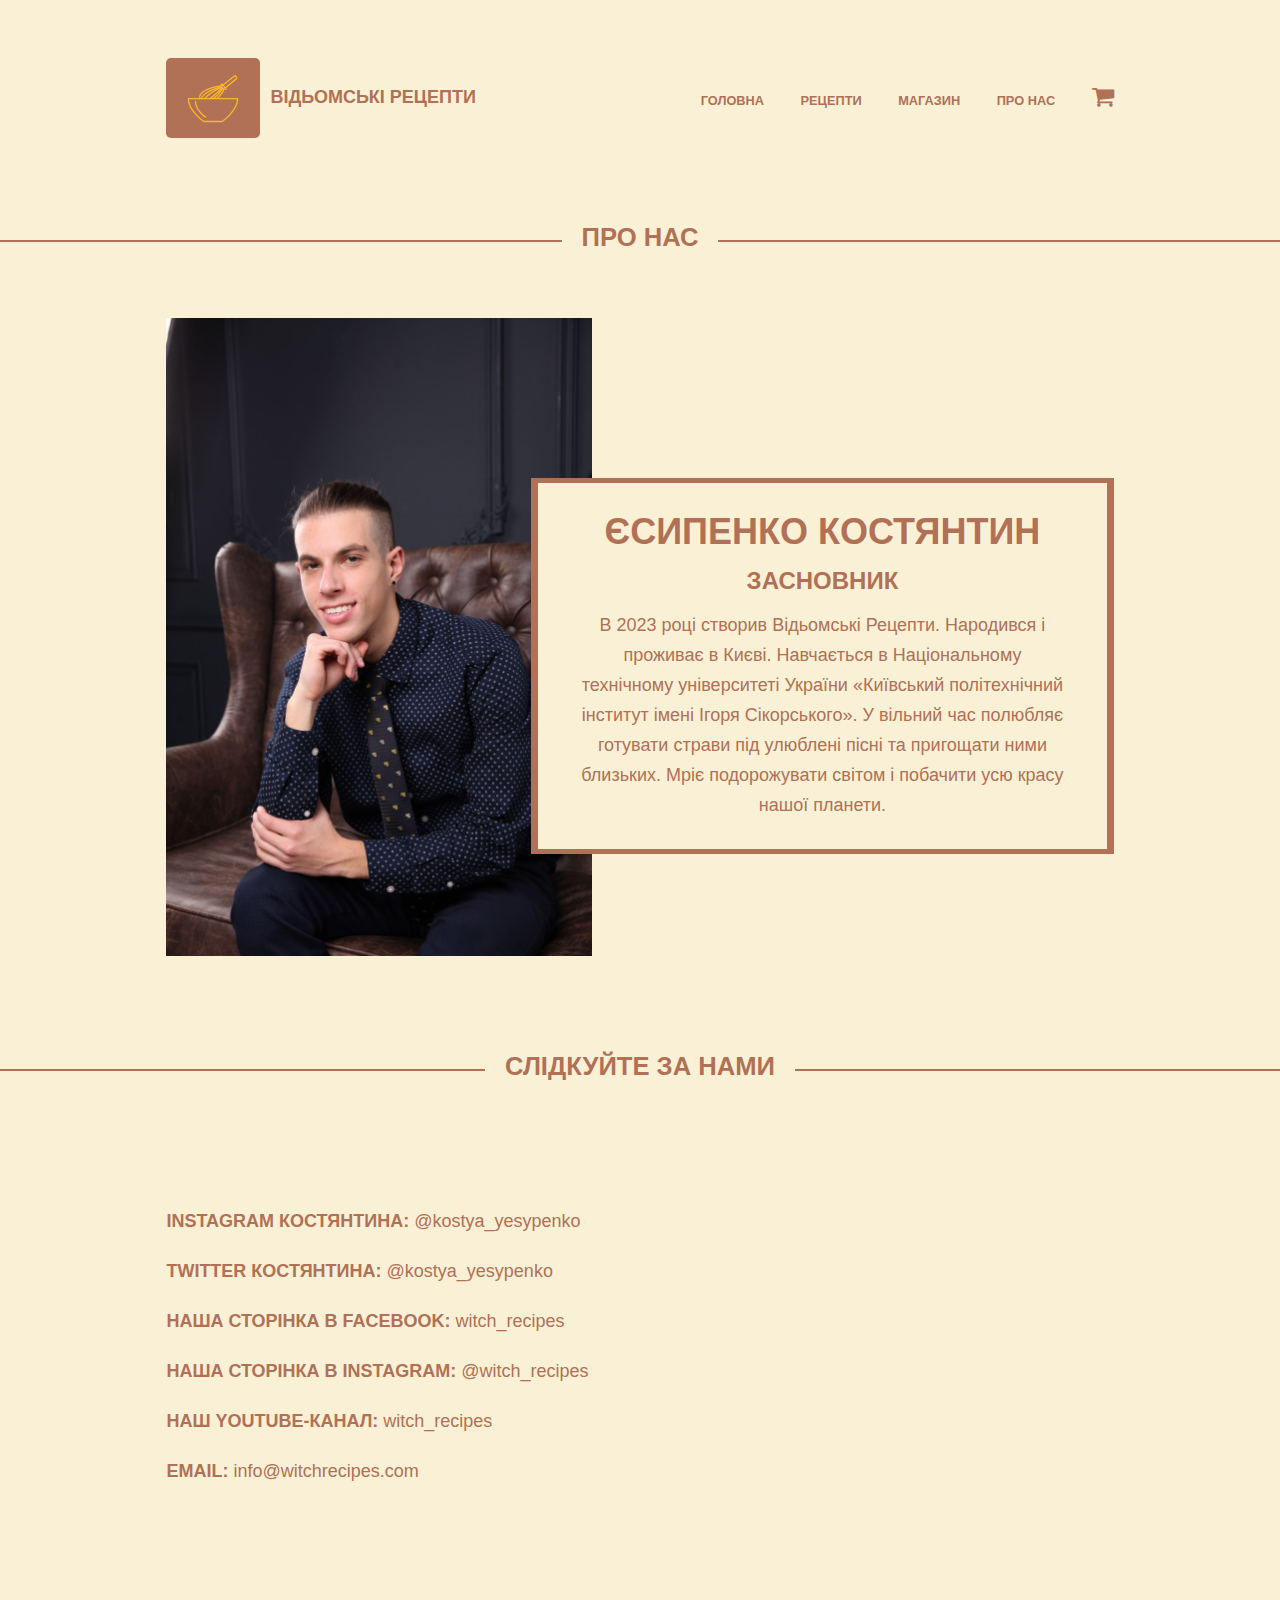
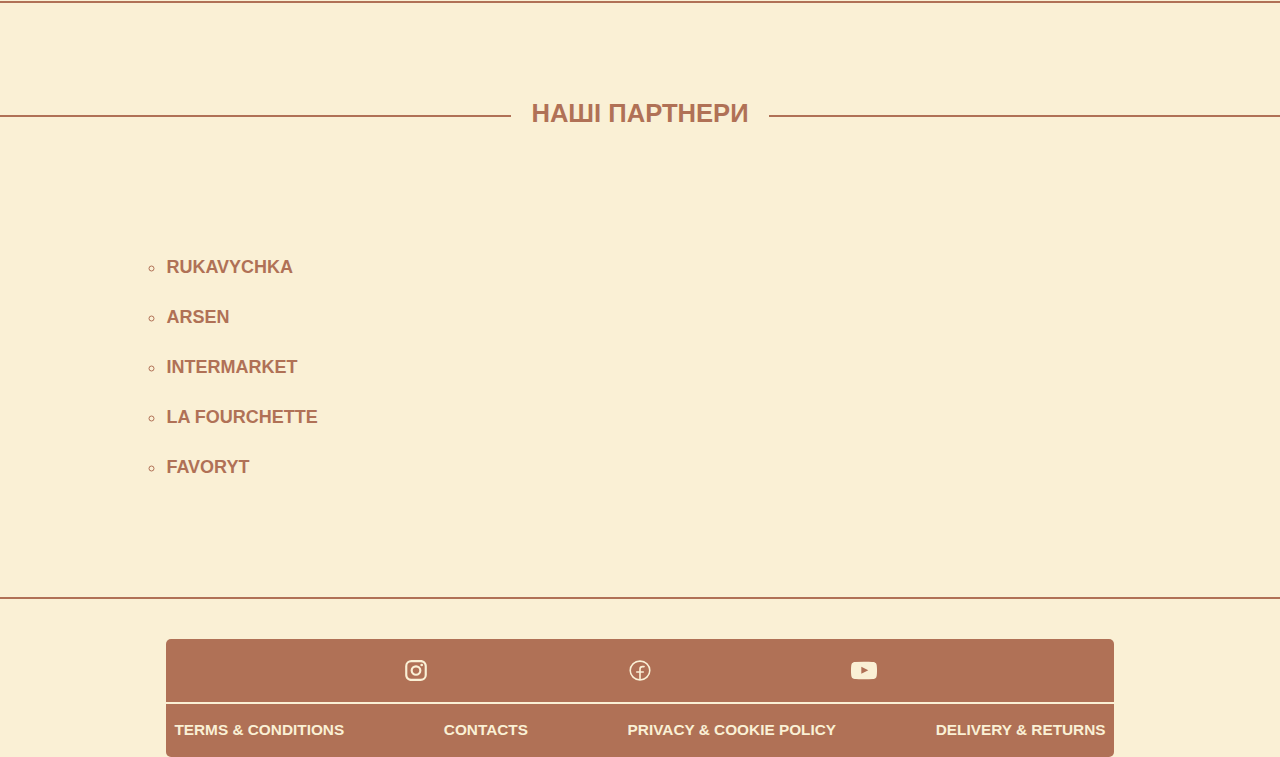
==== about.html @ 80ba4809 "Add files via upload" ====
<!DOCTYPE html>
<html>
<head>
	<meta charset="utf-8" />
	<meta name="viewport" content="width=device-width, initial-scale=1">
	<link rel="stylesheet" href="style.css">
	<link rel="preconnect" href="https://fonts.googleapis.com">
	<link rel="preconnect" href="https://fonts.gstatic.com" crossorigin>
	<link href="http://cdnjs.cloudflare.com/ajax/libs/font-awesome/4.3.0/css/font-awesome.css" rel="stylesheet"  type='text/css'>

	<title>Про Нас</title>
</head>
<body>
	<section class="header">
		<nav>
			<div class="name">
				<a href="index.html" class="logo"><img src="images/recipe-keeper.svg"></a>
				<p >ВІДЬОМСЬКІ РЕЦЕПТИ</p>
	
			</div>
			<div class="nav-links">
				<ul>
					<li><a href="index.html">ГОЛОВНА</a></li>
					<li><a href="recipes.html">РЕЦЕПТИ</a></li>
					<li><a href="">МАГАЗИН</a></li>
					<li><a href="">ПРО НАС</a></li>
					<li><i class="fa fa-shopping-cart" href=""></i></li>
				</ul>
			</div>
		</nav>
	</section>
    <h1 class="hr-lines"><span>ПРО НАС</span></h1>
	<div class="creator">
		<img src="images/creator.jpg" alt="Creator">
		<div class="creator-info">
			<h2>ЄСИПЕНКО КОСТЯНТИН</h2>
			<h3>ЗАСНОВНИК</h3>
			<p>В 2023 році створив Відьомські Рецепти. Народився і проживає в Києві. Навчається в Національному технічному університеті 
				України «Київський політехнічний інститут імені Ігоря Сікорського». 
				У вільний час полюбляє готувати страви під улюблені пісні та пригощати ними близьких. 
				Мріє подорожувати світом і побачити усю красу нашої планети.</p>
		</div>
	</div>
    <h1 class="hr-lines"><span>СЛІДКУЙТЕ ЗА НАМИ</span></h1>
	<section>
		<ul class="follow">
			<li><span>INSTAGRAM КОСТЯНТИНА: </span><a href="">@kostya_yesypenko</a></li>
			<li><span>TWITTER КОСТЯНТИНА: </span><a href="">@kostya_yesypenko</a></li>
			<li><span>НАША СТОРІНКА В FACEBOOK: </span><a href="">witch_recipes</a></li>
			<li><span>НАША СТОРІНКА В INSTAGRAM: </span><a href="">@witch_recipes</a></li>
			<li><span>НАШ YOUTUBE-КАНАЛ: </span><a href="">witch_recipes</a></li>
			<li><span>EMAIL: </span><a href="">info@witchrecipes.com </a></li>
		</ul>
	</section>
	<hr>
	<h1 class="hr-lines" style="margin-top: 107px;"><span>НАШІ ПАРТНЕРИ</span></h1>
	<section>
		<ul class="follow" style="list-style: circle;">
			<li>RUKAVYCHKA</li>
			<li>ARSEN</li>
			<li>INTERMARKET</li>
			<li>LA FOURCHETTE</li>
			<li>FAVORYT</li>
		</ul>
	</section>
	<hr>
	<div class="footr">
		<div class="social-media">
			<img src="images/instagram.svg" alt="Instagram logo">
			<img src="images/facebook-logo.svg" alt="Facebook logo">
			<img src="images/youtube-play.svg" alt="Youtube logo">
		</div>
		<div class="lineHorizontal__container">
			<div class="lineHorizontal"></div>
		</div>
		<div class="info">
			<a href="">TERMS & CONDITIONS</a>
			<a href="">CONTACTS</a>
			<a href="">PRIVACY & COOKIE POLICY</a>
			<a href="">DELIVERY & RETURNS</a>
		</div>
	</div>




</body>

</html>
---- style.css ----
*{
	margin: 0;
	padding: 0;
}
body{
	overflow-x: hidden;
	background-color: rgba(250, 240, 213, 1);
	font-family: Arial, sans-serif;;
	
}

nav{
	display: flex;
	margin: 3% 13% 77px ;	
	justify-content: space-between;
	align-items: center;
}

.nav-links{
	display: block;
	justify-content: space-between;
	font-family: Arial, sans-serif;
	font-weight: bold;
	text-align: right;
	
}
.nav-links ul{
	padding: 30px;
	padding-right: 0;
}

.nav-links ul li{
	list-style: none;
	display: inline-block;
	padding: 1rem 0 1rem 2rem;
	height: 20px;
	position: relative;
}

.nav-links ul li::after{
	content: '';
	width: 0%;
	height: 2px;
	background:  rgba(176, 113, 86, 1);
	display: block;
	margin: auto;
	transition: 0.5s;
}
.nav-links ul li:hover::after{
	width: 100%;

}
.nav-links ul li a{
	text-decoration: none;
	color:rgba(176, 113, 86, 1);
	font-size: 1vw;
	line-height: 20px;
}

nav .fa{
	display: none;
}
nav .fa-shopping-cart{
	font-size: 1.5em;
	color: rgba(176, 113, 86, 1);
	display: block;
}
.logo{
	background-color: rgba(176, 113, 86, 1);
	width: 64px;
	height: 64px;
	padding: 8px 15px;
	border-radius:5px;
}
.name{
	display: flex;
	align-items: center;
}
.name p{
	font-family: Arial, sans-serif;
	font-weight: bold;
	font-size: 18px;
	padding: 30px 10px;
	color: rgba(176, 113, 86, 1);
}
.name img{
	filter: invert(76%) sepia(93%) saturate(940%) hue-rotate(333deg) brightness(98%) contrast(100%);
	width: 64px;
	height: 64px;
}
.hr-lines{
	width: 100%; 
	text-align: center; 
	border-bottom: 2px solid  rgba(176, 113, 86, 1);
	line-height: 0.1em;
	margin: 10px 0 20px; 
}
.hr-lines span { 
	font-size: 2vw;
	color:rgba(176, 113, 86, 1);
    background:rgba(250, 240, 213, 1);
    padding:0 20px; 
}

hr {
	height: 2px;
	background-color: rgba(176, 113, 86, 1);
	border: none;
}
.creator{
	position: relative;
	margin:6% 13% 107px;
	height: 638px;
	width: auto;
}
.creator img {
	position: relative;
	width: auto;
	height : auto;
	max-height: 100%;
	max-width: 100%;
  }
.creator-info{
	position: absolute;
	width: 60%;
	height: fit-content;
	top:25%;
	right: 0;

	border-style: solid;
	border-color: rgba(176, 113, 86, 1);
	border-width: 5px 7px; 
	background-color: rgba(250, 240, 213, 1);
}
.creator-info h2{
	padding-top: 29px;
	line-height: 40px;
	font-size: 36px;
	font-weight: bold;
	text-align: center;
	color: rgba(176, 113, 86, 1);
}
.creator-info h3{
	padding-top: 14px;
	line-height: 30px;
	font-size: 24px;
	font-weight: bold;
	text-align: center;
	color: rgba(176, 113, 86, 1);
}
.creator-info p{
	padding:14px 39px 29px;
	line-height: 30px;
	font-size: 18px;
	font-weight:normal;
	text-align: center;
	color: rgba(176, 113, 86, 1);
}
.follow{
	list-style: none;
	padding: 105px 13%;
	position: relative;
	width:40%;
	color: rgba(176, 113, 86, 1);
	font-weight: bold;
	font-size: 18px;
	line-height: 20px;
}
.follow li{
	padding: 15px 0;
}
.follow a{
	font-weight: normal;
	text-decoration: none;
	color:rgba(176, 113, 86, 1);
}
.footr{
	display: inline-block;
	position: relative;
	width: 74%;
	height: 20%;
	margin: 40px 13% 0px;
	background-color: rgba(176, 113, 86, 1);
	border-radius: 5px;
}
.lineHorizontal__container {
	align-items: center;
	display: flex;
	height: 1px;
}
.lineHorizontal {
	border-top: 2px solid rgba(250, 240, 213, 1);
	width: 100%;
}
.social-media{
	display: flex;
	padding: 2% 0px;
	height: 1%;
	width: 50%;
	margin:auto;
	justify-content: space-between;
	align-items: center;
}
.social-media img{
	width: 2vw;
	height: 2vw;
}
.info{
	display: flex;
	padding: 2% 0px;
	justify-content: space-between;
	align-items: center;
	font-size: 1.2vw;
	font-weight: bold;
	font-family: Arial, sans-serif;
	text-align: center;
}
.info a{
	text-decoration: none;
	line-height: 16px;
	color:rgba(250, 240, 213, 1);
	margin: 0 0.5rem;
}
.about-recipes{
	margin: 36px 13%;
	text-align: center;
	font-size: 1.7vw;
	line-height: 30px;
	font-family: Arial, sans-serif;
	color: rgba(176, 113, 86, 1);
}
.quick-find{
	display:flex;
	position: relative;
	width: auto;
	height: auto;
	justify-content: space-around;
	align-items: center;
	margin: 0 13% 33px;
	padding:2% 0;
	background-color:rgba(176, 113, 86, 1);
	border-radius: 5px;
}

.quick-links ul li{
	list-style: none;
	display: inline-block;
	height: 20px;
	padding: 0px 15px;
	margin: 15px 0;
	position: relative;

}
.quick-links ul li a{
	padding: 0.6rem 1rem;
	text-decoration: none;
	color:rgba(176, 113, 86, 1);
	font-size: 1vw;
	font-family: Arial, sans-serif;
	font-weight: bold;
	line-height: 20px;
	background-color: rgba(250, 240, 213, 1);
	border-radius: 5px;
}
.call.about-main3{
	font-weight: normal;
	font-size: 18px;
	margin:0;
	text-transform: none;
}
.call{
	position: relative;
	font-family: Arial, sans-serif;
	font-weight: bold;
	line-height: 40px;
	color: rgba(176, 113, 86, 1);
	text-transform: uppercase;
	height: auto;
	margin:0 13% 55px;
}
.call.about-main2{
	margin:0;
	font-size: 36px;
}
.call.container{
	align-items: center;
	margin:0;
}
.food-gallery{
	width: 100%;
}
.food-gallery img{
	float: right;
	max-width:90%;
	height:fit-content;
}
.container{
	position: relative;
	display:flex;
	justify-content: space-between;
	height: fit-content;
	margin: 33px 13% 3%;
}
div.gallery {
	border: 1px solid #ccc;
	border-radius: 5px;
	background-color: rgba(176, 113, 86, 1);
  }
  
div.gallery:hover {
	border: 1px solid #777;
  }
  
div.gallery img {
	width: 100%;
	height: auto;
	border-radius: 5px;
  }
  
div.desc {
	padding: 0% 3%;
	font-size: 1vw;
	font-weight: bold;
	font-family: Arial, sans-serif;
	text-align: left;
	line-height: 20px;
	text-transform: uppercase;

	color: rgba(250, 240, 213, 1);
  }
.btn.btn1{
	text-align: left;
}
.btn1 button{
	padding: 20px 30px;
}
.responsive {
	box-sizing: border-box;
	float: left;
	width: 22.99999%;
  }

.food-type{
	color: rgba(251, 181, 44, 1);
	padding-bottom: 5%;
}
.food-name{
	padding-bottom: 5%;
}
.timer{
	display:flex;
	align-items: center;
	padding-bottom: 5%;
	font-weight: normal;
	text-transform: lowercase;
}
.fa-clock-o{
	margin-right: 0.75rem;
	color:rgba(251, 181, 44, 1);
}
.btn{
	text-align: center;
}
.button {
	background-color: rgba(176, 113, 86, 1);
	border: none;
	color: rgba(250, 240, 213, 1);
	padding: 1vw 2vw;
	text-align: center;
	text-decoration: none;
	display: inline-block;
	font-size: 1vw;
	font-weight: bold;
	cursor: pointer;
	-webkit-transition-duration: 0.4s;
	transition-duration: 0.4s;
	border-radius: 5px;
	text-transform: uppercase;
  }
.button:hover {
	box-shadow: 0 12px 16px 0 rgba(0,0,0,0.24),0 17px 50px 0 rgba(0,0,0,0.19);
}
.clearfix:after {
	content: "";
	display: table;
	clear: both;
   }
.site-best{
	line-height: 30px;
	text-transform: uppercase;
	font-weight: bold;
	font-size: 24px;
	font-family: Arial, sans-serif;
	color: rgba(176, 113, 86, 1);
	margin-left: 13%;
}


.food-gallery.book img{
	max-width: 100%;
}






@media(max-width:900px){

	nav .fa{
		display: block;
		color: rgba(250, 240, 213, 1);
		margin: 10px;
		cursor: pointer;
	}
	nav .fa-shopping-cart{
		margin: 0;
		color: rgba(250, 240, 213, 1);
	}
	nav .fa-bars{
		color: rgba(176, 113, 86, 1);
	}
	.nav-links ul{
		padding: 30px;	
	}
	.nav-links ul li{
		display: block;
	}
	.nav-links ul li a{
		display: block;
		font-size: 2vw;
	}
	.nav-links{
		position: absolute;
		background: rgba(176, 113, 86, 1);
		height:100vh;
		width:200px;
		top: 0;
		right: -200px;
		text-align: left;
		z-index: 2;
		transition: 1s;
	}
	.creator{
		display: inline-block;
		text-align: center;
		margin-bottom: 6%;
		height: auto;
		width: auto;
	}
	.creator img {
		margin: 0 20% 2%;
		width: auto;
		height : auto;
		max-height: 60%;
		max-width: 60%;
	  }
	  
	.creator-info{
		position: relative;
		width: 100%;
	}

	.hr-lines:before{
		width:10%;
	}
	.hr-lines::after{
		width:10%;
	}
	.info{
		line-height: 0.5rem;

	}
	.nav-links ul li a{
		color: rgba(250, 240, 213, 1);
	}

	.quick-links ul li a{
		padding: 0.4rem 0.7rem;

	}
	.nav-links ul li{
		padding: 1rem 0 1rem 1rem;

	}
	.food-gallery{
		display: flex;
		justify-content: center;
		align-items: center;
	}
}
@media only screen and (max-width: 900px) {
	.container{
		display:block;
	}
	.responsive {
	  width: 49.99999%;
	  padding: 0 2%;
	  margin-bottom: 5%;

	}
	

  }
  
@media only screen and (max-width: 700px) {
	.responsive {
		width: 100%;
		margin: auto;
		margin-bottom: 7%;
		padding: 0;
	}
}

@media (max-width: 1000px) {
	.additional{
		display: none;
	}
	.quick-links ul li{
		padding: 0px 7.5px;
	}

}
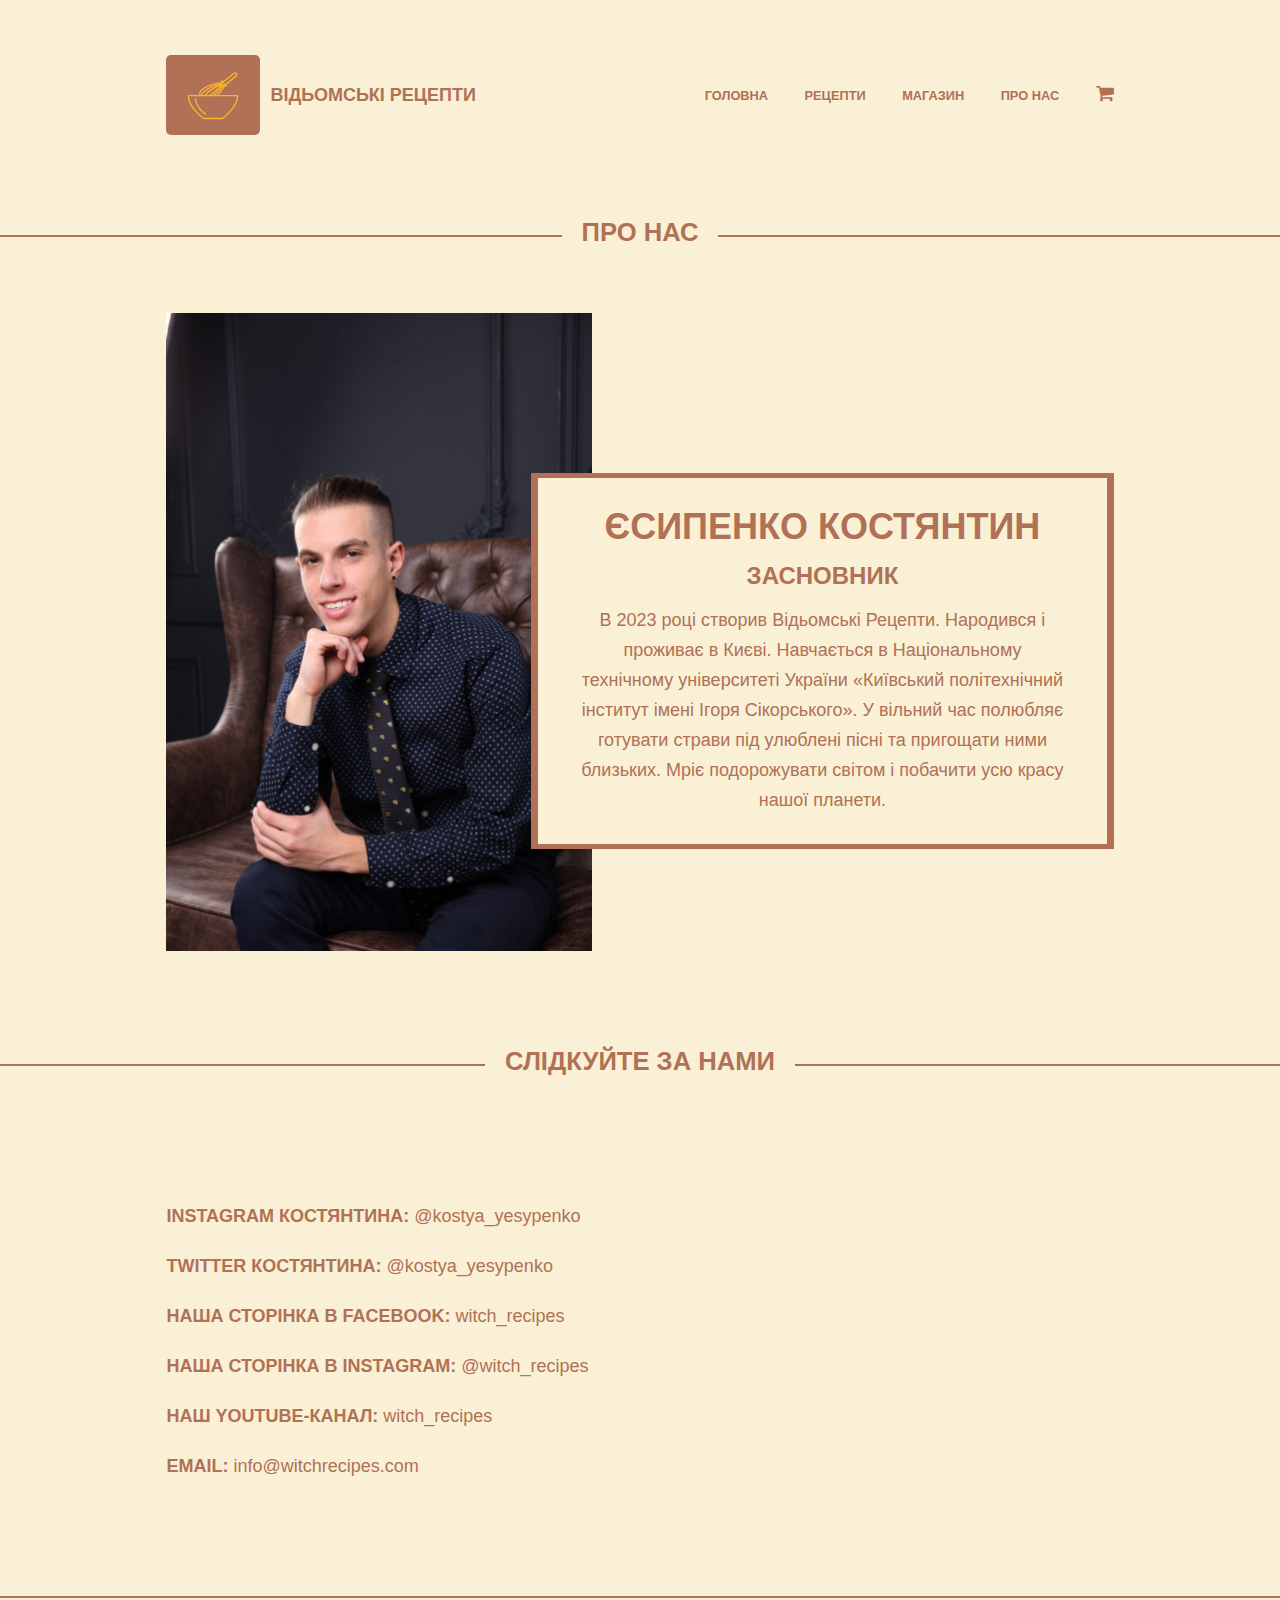
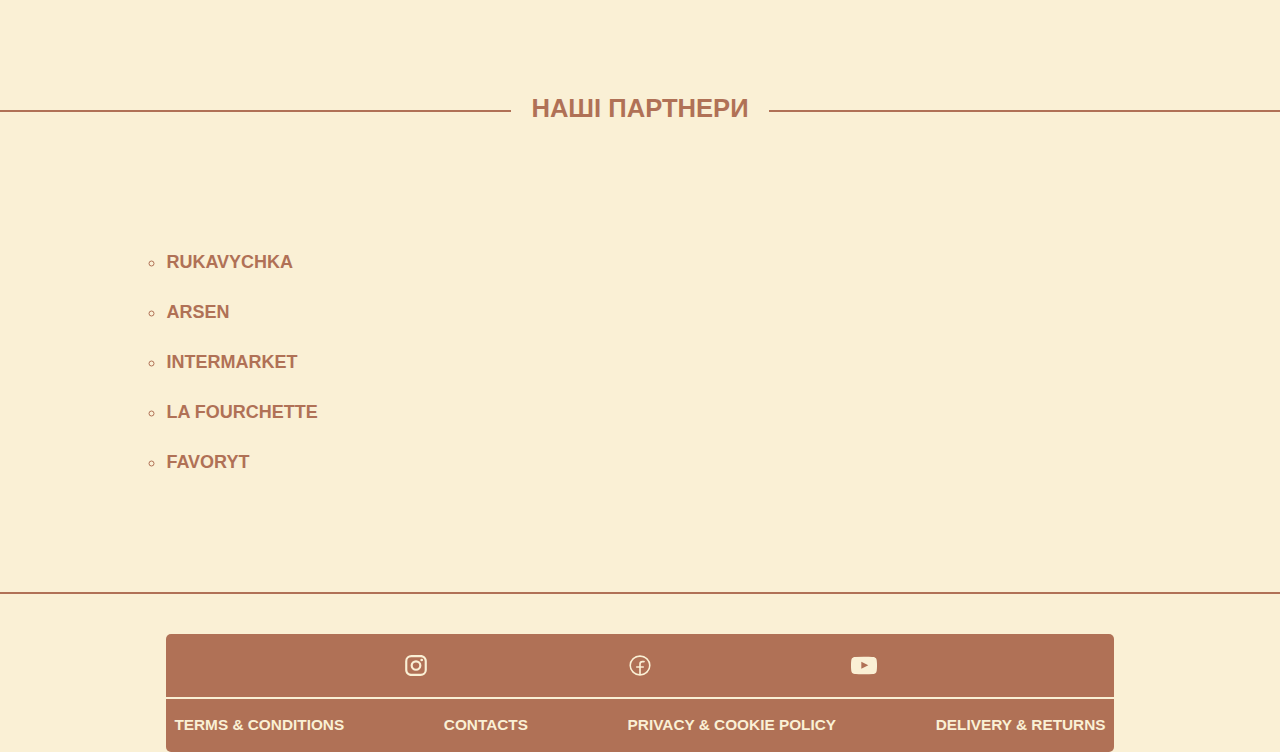
==== commit 2a991a69: "Update about.html" ====
--- a/about.html
+++ b/about.html
@@ -3,6 +3,7 @@
 <head>
 	<meta charset="utf-8" />
 	<meta name="viewport" content="width=device-width, initial-scale=1">
+	<meta http-equiv="Content-Security-Policy" content="upgrade-insecure-requests">
 	<link rel="stylesheet" href="style.css">
 	<link rel="preconnect" href="https://fonts.googleapis.com">
 	<link rel="preconnect" href="https://fonts.gstatic.com" crossorigin>
@@ -11,23 +12,36 @@
 	<title>Про Нас</title>
 </head>
 <body>
-	<section class="header">
 		<nav>
 			<div class="name">
 				<a href="index.html" class="logo"><img src="images/recipe-keeper.svg"></a>
 				<p >ВІДЬОМСЬКІ РЕЦЕПТИ</p>
-	
 			</div>
-			<div class="nav-links">
+
+			<div class="nav-links" id="navLinks">
+				<i class="fa fa-times" onclick="hideMenu()"></i>
 				<ul>
-					<li><a href="index.html">ГОЛОВНА</a></li>
+					<li><a href="">ГОЛОВНА</a></li>
 					<li><a href="recipes.html">РЕЦЕПТИ</a></li>
 					<li><a href="">МАГАЗИН</a></li>
-					<li><a href="">ПРО НАС</a></li>
-					<li><i class="fa fa-shopping-cart" href=""></i></li>
+					<li><a href="about.html">ПРО НАС</a></li>
+					<li><a href=""><i class="fa fa-shopping-cart"></i></a></li>
 				</ul>
 			</div>
+			<i class="fa fa-bars" onclick="showMenu()"></i>
 		</nav>
+ 
+<!--------Javascript for Toggle Menu---------->
+	<script>
+		var NavLinks = document.getElementById("navLinks")
+		function showMenu(){
+			NavLinks.style.right = "0";
+		}
+		function hideMenu(){
+
+			NavLinks.style.right = "-200px";
+		}
+	</script>
 	</section>
     <h1 class="hr-lines"><span>ПРО НАС</span></h1>
 	<div class="creator">
@@ -86,4 +100,4 @@
 
 </body>
 
-</html>+</html>
